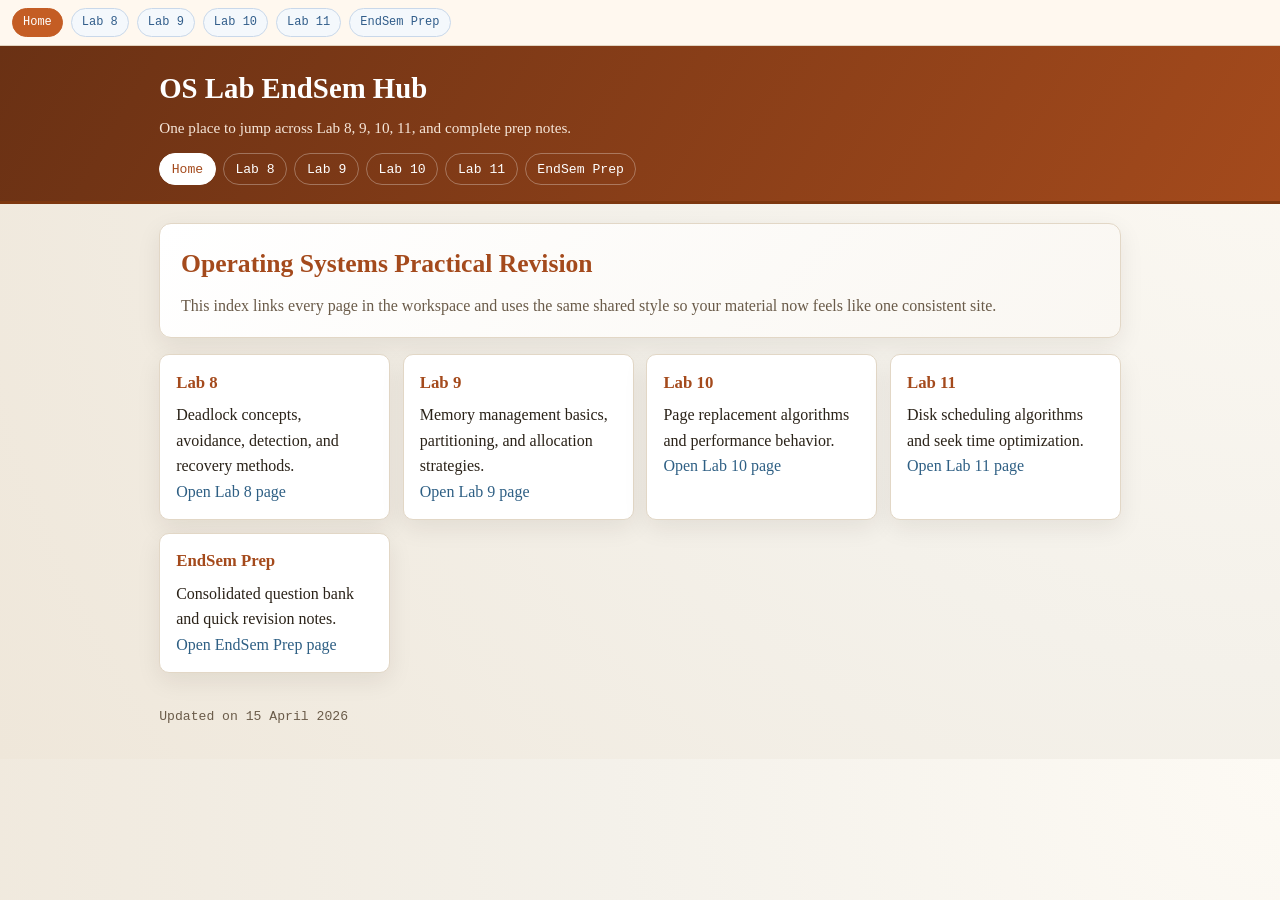
==== index.html @ 7d8f7d59 "Index Update" ====
<!DOCTYPE html>
<html lang="en">
<head>
  <meta charset="UTF-8">
  <meta name="viewport" content="width=device-width, initial-scale=1.0">
  <title>OS Lab EndSem Hub</title>
  <link rel="stylesheet" href="shared.css">
  <link rel="stylesheet" href="common.css">
</head>
<body>
  <div class="global-links">
    <a href="index.html" class="active">Home</a>
    <a href="lab8_work.html">Lab 8</a>
    <a href="lab9_work.html">Lab 9</a>
    <a href="lab10_page_replacement_enhanced.html">Lab 10</a>
    <a href="lab11_disk_scheduling.html">Lab 11</a>
    <a href="os_lab_endsem_prep.html">EndSem Prep</a>
  </div>
  <header class="site-header">
    <div class="header-inner">
      <div class="header-title">OS Lab EndSem Hub</div>
      <p class="header-subtitle">One place to jump across Lab 8, 9, 10, 11, and complete prep notes.</p>
      <nav class="top-nav">
        <a href="index.html" class="active">Home</a>
        <a href="lab8_work.html">Lab 8</a>
        <a href="lab9_work.html">Lab 9</a>
        <a href="lab10_page_replacement_enhanced.html">Lab 10</a>
        <a href="lab11_disk_scheduling.html">Lab 11</a>
        <a href="os_lab_endsem_prep.html">EndSem Prep</a>
      </nav>
    </div>
  </header>

  <main class="container">
    <section class="hero">
      <h1>Operating Systems Practical Revision</h1>
      <p>This index links every page in the workspace and uses the same shared style so your material now feels like one consistent site.</p>
    </section>

    <section class="grid">
      <article class="card">
        <h2>Lab 8</h2>
        <p>Deadlock concepts, avoidance, detection, and recovery methods.</p>
        <p><a href="lab8_work.html">Open Lab 8 page</a></p>
      </article>
      <article class="card">
        <h2>Lab 9</h2>
        <p>Memory management basics, partitioning, and allocation strategies.</p>
        <p><a href="lab9_work.html">Open Lab 9 page</a></p>
      </article>
      <article class="card">
        <h2>Lab 10</h2>
        <p>Page replacement algorithms and performance behavior.</p>
        <p><a href="lab10_page_replacement_enhanced.html">Open Lab 10 page</a></p>
      </article>
      <article class="card">
        <h2>Lab 11</h2>
        <p>Disk scheduling algorithms and seek time optimization.</p>
        <p><a href="lab11_disk_scheduling.html">Open Lab 11 page</a></p>
      </article>
      <article class="card">
        <h2>EndSem Prep</h2>
        <p>Consolidated question bank and quick revision notes.</p>
        <p><a href="os_lab_endsem_prep.html">Open EndSem Prep page</a></p>
      </article>
    </section>

    <div class="footer">Updated on 15 April 2026</div>
  </main>
</body>
</html>
---- shared.css ----
:root {
  --bg: #f4f1ea;
  --bg-soft: #faf7f2;
  --card: #ffffff;
  --text: #2a2218;
  --muted: #6a5b49;
  --brand: #a44a1c;
  --brand-2: #2e5f84;
  --ok: #2a7a5c;
  --warn: #b07a10;
  --border: #e2d7c6;
  --shadow: 0 8px 24px rgba(34, 24, 12, 0.08);
}

* {
  box-sizing: border-box;
  margin: 0;
  padding: 0;
}

body {
  font-family: "Georgia", "Times New Roman", serif;
  background: radial-gradient(circle at top right, #fdfaf4 0%, var(--bg) 45%, #efe7da 100%);
  color: var(--text);
  line-height: 1.6;
}

a {
  color: var(--brand-2);
  text-decoration: none;
}

a:hover {
  text-decoration: underline;
}

.site-header {
  background: linear-gradient(120deg, #6a3114, var(--brand));
  color: #fff;
  border-bottom: 3px solid #7d370f;
}

.header-inner {
  max-width: 1000px;
  margin: 0 auto;
  padding: 1.2rem 1.2rem 1rem;
}

.header-title {
  font-size: 1.8rem;
  font-weight: 700;
}

.header-subtitle {
  margin-top: 0.3rem;
  color: #f6e6d9;
  font-size: 0.95rem;
}

.top-nav {
  margin-top: 0.8rem;
  display: flex;
  gap: 0.45rem;
  flex-wrap: wrap;
}

.top-nav a {
  color: #fff;
  border: 1px solid rgba(255, 255, 255, 0.3);
  border-radius: 999px;
  padding: 0.28rem 0.72rem;
  font-size: 0.82rem;
  font-family: "Courier New", monospace;
}

.top-nav a.active {
  background: #fff;
  color: var(--brand);
  border-color: #fff;
  text-decoration: none;
}

.container {
  max-width: 1000px;
  margin: 0 auto;
  padding: 1.2rem;
}

.hero {
  background: linear-gradient(135deg, #fff 0%, var(--bg-soft) 100%);
  border: 1px solid var(--border);
  border-radius: 12px;
  padding: 1.2rem 1.3rem;
  box-shadow: var(--shadow);
  margin-bottom: 1rem;
}

.hero h1 {
  font-size: 1.6rem;
  color: var(--brand);
}

.hero p {
  margin-top: 0.5rem;
  color: var(--muted);
}

.grid {
  display: grid;
  grid-template-columns: repeat(auto-fit, minmax(220px, 1fr));
  gap: 0.8rem;
}

.card {
  background: var(--card);
  border: 1px solid var(--border);
  border-radius: 10px;
  padding: 0.9rem 1rem;
  box-shadow: var(--shadow);
}

.card h2,
.card h3 {
  color: var(--brand);
  margin-bottom: 0.35rem;
  font-size: 1.05rem;
}

.section {
  margin-top: 0.95rem;
}

.section h2 {
  color: var(--brand);
  margin-bottom: 0.4rem;
  font-size: 1.2rem;
}

.list {
  margin-left: 1.1rem;
}

.list li {
  margin-bottom: 0.28rem;
}

.note {
  background: #fffaf0;
  border-left: 4px solid var(--warn);
  border-radius: 8px;
  padding: 0.65rem 0.75rem;
  color: #614629;
}

.footer {
  margin-top: 1.2rem;
  padding: 0.85rem 0;
  color: var(--muted);
  font-family: "Courier New", monospace;
  font-size: 0.82rem;
}

@media (max-width: 640px) {
  .header-title {
    font-size: 1.45rem;
  }
}
---- common.css ----
/* Shared cross-page links bar. Keep selectors scoped to avoid overriding page-specific styles. */
.global-links {
  position: sticky;
  top: 0;
  z-index: 1000;
  display: flex;
  flex-wrap: wrap;
  gap: 8px;
  padding: 8px 12px;
  background: #fff8ef;
  border-bottom: 1px solid #e2d4c1;
}

.global-links a {
  text-decoration: none;
  font-family: "Courier New", monospace;
  font-size: 12px;
  color: #315d8a;
  border: 1px solid #c9d8ea;
  border-radius: 999px;
  padding: 4px 10px;
  background: #f4f8fc;
}

.global-links a:hover {
  background: #e8f1fb;
}

.global-links a.active {
  background: #c45d24;
  border-color: #c45d24;
  color: #fff;
}
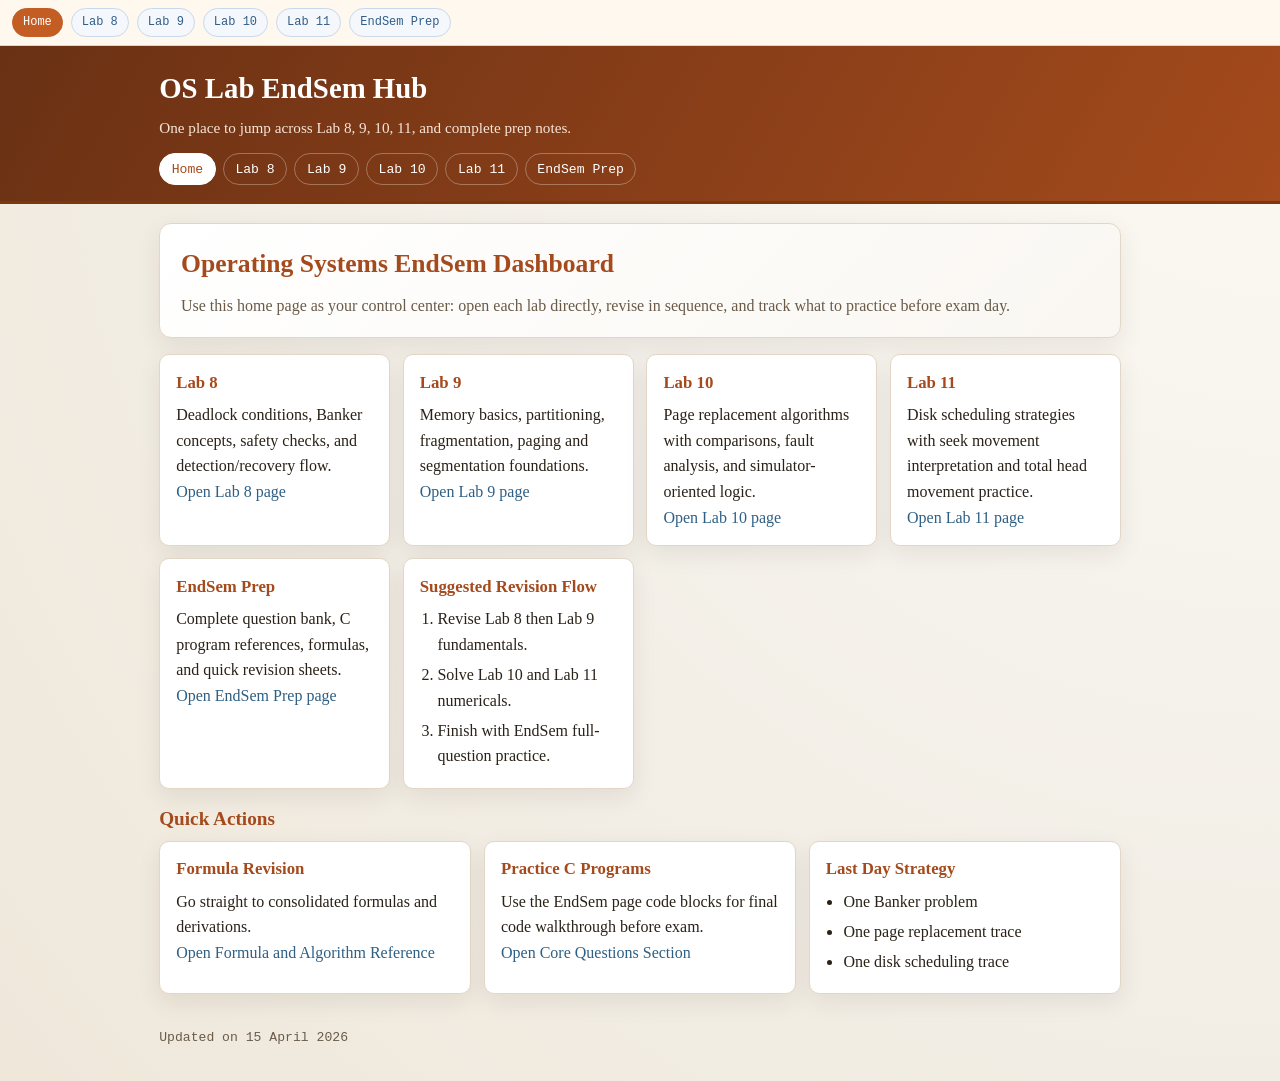
==== commit c353f7b1: "Major Fix" ====
--- a/index.html
+++ b/index.html
@@ -33,36 +33,68 @@
 
   <main class="container">
     <section class="hero">
-      <h1>Operating Systems Practical Revision</h1>
-      <p>This index links every page in the workspace and uses the same shared style so your material now feels like one consistent site.</p>
+      <h1>Operating Systems EndSem Dashboard</h1>
+      <p>Use this home page as your control center: open each lab directly, revise in sequence, and track what to practice before exam day.</p>
     </section>
 
     <section class="grid">
       <article class="card">
         <h2>Lab 8</h2>
-        <p>Deadlock concepts, avoidance, detection, and recovery methods.</p>
+        <p>Deadlock conditions, Banker concepts, safety checks, and detection/recovery flow.</p>
         <p><a href="lab8_work.html">Open Lab 8 page</a></p>
       </article>
       <article class="card">
         <h2>Lab 9</h2>
-        <p>Memory management basics, partitioning, and allocation strategies.</p>
+        <p>Memory basics, partitioning, fragmentation, paging and segmentation foundations.</p>
         <p><a href="lab9_work.html">Open Lab 9 page</a></p>
       </article>
       <article class="card">
         <h2>Lab 10</h2>
-        <p>Page replacement algorithms and performance behavior.</p>
+        <p>Page replacement algorithms with comparisons, fault analysis, and simulator-oriented logic.</p>
         <p><a href="lab10_page_replacement_enhanced.html">Open Lab 10 page</a></p>
       </article>
       <article class="card">
         <h2>Lab 11</h2>
-        <p>Disk scheduling algorithms and seek time optimization.</p>
+        <p>Disk scheduling strategies with seek movement interpretation and total head movement practice.</p>
         <p><a href="lab11_disk_scheduling.html">Open Lab 11 page</a></p>
       </article>
       <article class="card">
         <h2>EndSem Prep</h2>
-        <p>Consolidated question bank and quick revision notes.</p>
+        <p>Complete question bank, C program references, formulas, and quick revision sheets.</p>
         <p><a href="os_lab_endsem_prep.html">Open EndSem Prep page</a></p>
       </article>
+      <article class="card">
+        <h2>Suggested Revision Flow</h2>
+        <ol class="list">
+          <li>Revise Lab 8 then Lab 9 fundamentals.</li>
+          <li>Solve Lab 10 and Lab 11 numericals.</li>
+          <li>Finish with EndSem full-question practice.</li>
+        </ol>
+      </article>
+    </section>
+
+    <section class="section">
+      <h2>Quick Actions</h2>
+      <div class="grid">
+        <article class="card">
+          <h3>Formula Revision</h3>
+          <p>Go straight to consolidated formulas and derivations.</p>
+          <p><a href="os_lab_endsem_prep.html#algos">Open Formula and Algorithm Reference</a></p>
+        </article>
+        <article class="card">
+          <h3>Practice C Programs</h3>
+          <p>Use the EndSem page code blocks for final code walkthrough before exam.</p>
+          <p><a href="os_lab_endsem_prep.html#core">Open Core Questions Section</a></p>
+        </article>
+        <article class="card">
+          <h3>Last Day Strategy</h3>
+          <ul class="list">
+            <li>One Banker problem</li>
+            <li>One page replacement trace</li>
+            <li>One disk scheduling trace</li>
+          </ul>
+        </article>
+      </div>
     </section>
 
     <div class="footer">Updated on 15 April 2026</div>
